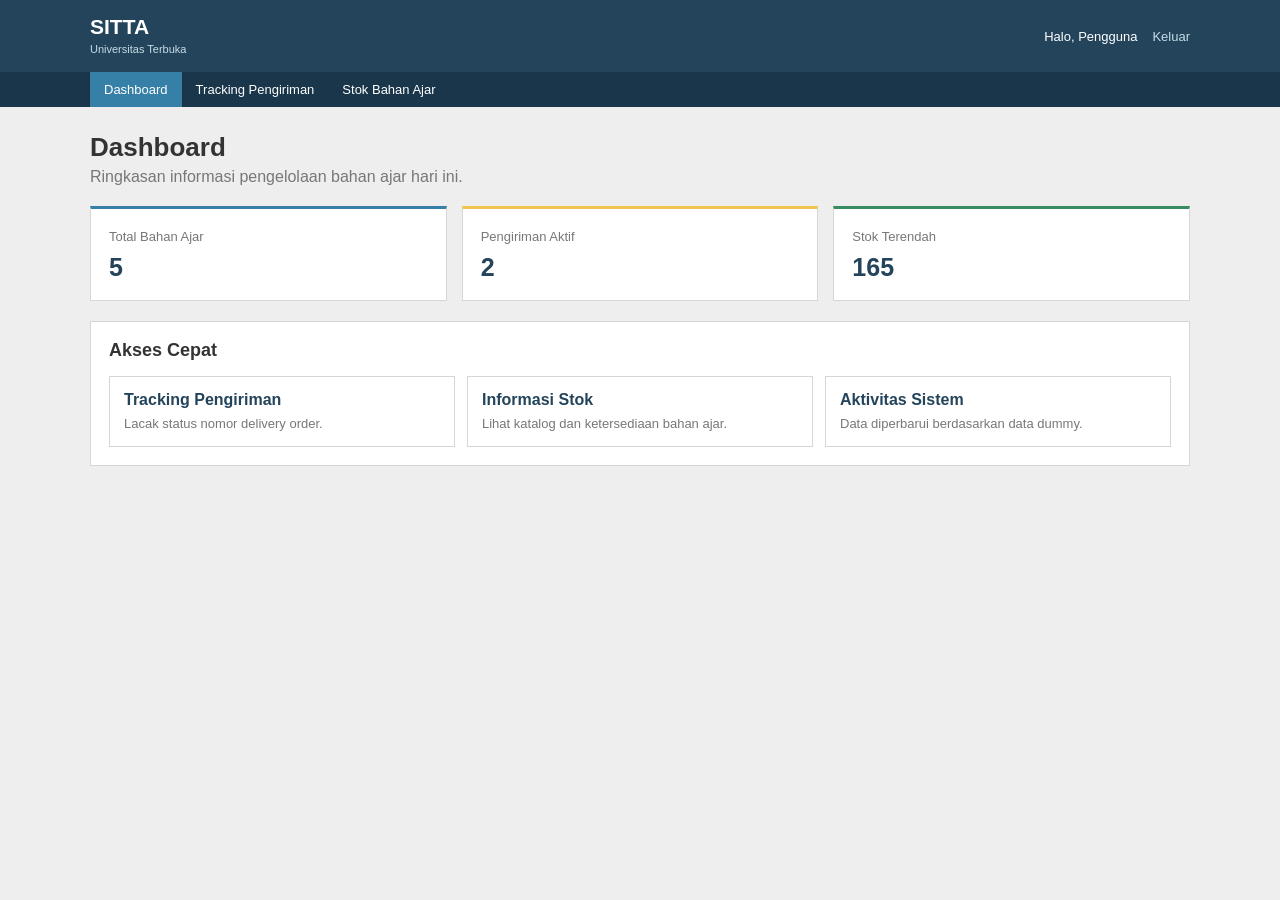
==== dashboard.html @ db1a0464 "Membuat website SITTA tugas praktik 1" ====
<!doctype html>
<html lang="id">
<head><meta charset="utf-8"><meta name="viewport" content="width=device-width, initial-scale=1"><title>Dashboard | SITTA</title><link rel="stylesheet" href="css/style.css"></head>
<body>
  <header class="site-header"><div class="header-inner"><a class="site-brand" href="dashboard.html"><strong>SITTA</strong><span>Universitas Terbuka</span></a><div class="user-menu"><span id="userGreeting">Halo, Pengguna</span><a href="index.html" id="logoutLink">Keluar</a></div></div></header>
  <nav class="nav"><div class="nav-inner"><a class="active" href="dashboard.html">Dashboard</a><a href="tracking.html">Tracking Pengiriman</a><a href="stok.html">Stok Bahan Ajar</a></div></nav>
  <main class="main"><div class="page-heading"><h1>Dashboard</h1><p>Ringkasan informasi pengelolaan bahan ajar hari ini.</p></div>
    <section class="stats"><article class="stat-card"><span>Total Bahan Ajar</span><strong id="totalBooks">-</strong></article><article class="stat-card"><span>Pengiriman Aktif</span><strong id="activeShipments">-</strong></article><article class="stat-card"><span>Stok Terendah</span><strong id="lowestStock">-</strong></article></section>
    <section class="panel"><h2>Akses Cepat</h2><div class="quick-links"><a class="quick-link" href="tracking.html"><strong>Tracking Pengiriman</strong><span>Lacak status nomor delivery order.</span></a><a class="quick-link" href="stok.html"><strong>Informasi Stok</strong><span>Lihat katalog dan ketersediaan bahan ajar.</span></a><a class="quick-link" href="dashboard.html"><strong>Aktivitas Sistem</strong><span>Data diperbarui berdasarkan data dummy.</span></a></div></section>
  </main>
  <script src="js/data.js"></script><script src="js/script.js"></script>
</body>
</html>
---- css/style.css ----
:root {
  --navy: #24445b;
  --blue: #367fa6;
  --gold: #f0c34e;
  --ink: #333;
  --muted: #777;
  --line: #d6d6d6;
  --soft: #f1f1f1;
  --success: #398b61;
  --danger: #b74343;
  font-family: Arial, Helvetica, sans-serif;
}

* { box-sizing: border-box; }
body { margin: 0; color: var(--ink); background: #eee; }
a { color: inherit; text-decoration: none; }
button, input, select { font: inherit; }

.login-page { min-height: 100vh; display: grid; place-items: center; padding: 20px; }
.login-card { width: min(390px, 100%); padding: 30px; background: #fff; border: 1px solid var(--line); }
.brand-mark { margin-bottom: 25px; text-align: center; }
.brand-mark strong { display: block; color: var(--navy); font-size: 24px; }
.brand-mark span { color: var(--muted); font-size: 11px; }
.login-card h1 { margin: 0 0 8px; text-align: center; font-size: 24px; }
.subtitle { margin: 0 0 25px; color: var(--muted); text-align: center; }
.field { display: block; margin-bottom: 15px; }
.field span { display: block; margin-bottom: 6px; color: var(--muted); font-size: 13px; }
.field input, .search-form input, .search-form select { width: 100%; padding: 10px; border: 1px solid var(--line); border-radius: 2px; background: #fff; }
.login-actions { display: flex; justify-content: flex-end; margin: -3px 0 18px; }
.button { display: inline-flex; justify-content: center; align-items: center; border: 0; border-radius: 2px; padding: 11px 16px; color: #fff; background: var(--blue); cursor: pointer; }
.button.gold { color: #333; background: var(--gold); }
.button.full { width: 100%; }
.text-link { color: var(--blue); font-size: 13px; }
.login-footer { margin: 20px 0 0; color: var(--muted); text-align: center; font-size: 13px; }
.message { min-height: 18px; margin: 10px 0 0; color: var(--danger); text-align: center; font-size: 13px; }

.site-header { color: #fff; background: var(--navy); }
.header-inner, .nav-inner, .main { width: min(1100px, calc(100% - 36px)); margin: auto; }
.header-inner { display: flex; justify-content: space-between; align-items: center; padding: 15px 0; }
.site-brand strong { display: block; font-size: 21px; }
.site-brand span { color: #c5dce7; font-size: 11px; }
.user-menu { display: flex; gap: 15px; font-size: 13px; }
.user-menu a { color: #c5dce7; }
.nav { background: #19364a; }
.nav-inner { display: flex; overflow-x: auto; }
.nav a { padding: 10px 14px; color: #fff; font-size: 13px; white-space: nowrap; }
.nav a.active, .nav a:hover { background: var(--blue); }

.main { margin-top: 25px; margin-bottom: 40px; }
.page-heading { margin-bottom: 20px; }
.page-heading h1 { margin: 0 0 5px; font-size: 26px; }
.page-heading p { margin: 0; color: var(--muted); }
.stats { display: grid; grid-template-columns: repeat(3, 1fr); gap: 15px; margin-bottom: 20px; }
.stat-card, .panel { padding: 18px; background: #fff; border: 1px solid var(--line); }
.stat-card { border-top: 3px solid var(--blue); }
.stat-card:nth-child(2) { border-top-color: var(--gold); }
.stat-card:nth-child(3) { border-top-color: var(--success); }
.stat-card span { color: var(--muted); font-size: 13px; }
.stat-card strong { display: block; margin-top: 8px; color: var(--navy); font-size: 25px; }
.panel h2 { margin: 0 0 15px; font-size: 18px; }
.quick-links { display: grid; grid-template-columns: repeat(3, 1fr); gap: 12px; }
.quick-link { padding: 14px; border: 1px solid var(--line); background: #fff; }
.quick-link strong { display: block; margin-bottom: 5px; color: var(--navy); }
.quick-link span { color: var(--muted); font-size: 13px; }

.search-form { display: grid; grid-template-columns: 1fr 1fr auto; gap: 10px; margin-bottom: 18px; }
.result-card { display: grid; grid-template-columns: 100px 1fr; gap: 18px; margin-bottom: 12px; }
.book-cover { width: 100px; height: 135px; object-fit: cover; border: 1px solid var(--line); }
.book-info h2 { margin: 0 0 10px; color: var(--navy); font-size: 20px; }
.book-meta { display: grid; grid-template-columns: repeat(2, 1fr); gap: 8px; margin: 0; }
.book-meta div, .tracking-details div { padding: 9px; background: var(--soft); }
.book-meta dt, .tracking-details span { color: var(--muted); font-size: 11px; }
.book-meta dd { margin: 4px 0 0; font-weight: bold; }

.tracking-result { display: none; }
.tracking-result.visible { display: block; margin-top: 18px; }
.tracking-header { display: flex; justify-content: space-between; padding-bottom: 15px; border-bottom: 1px solid var(--line); }
.tracking-header h2 { margin-bottom: 7px; }
.badge { display: inline-block; height: fit-content; padding: 6px 10px; color: #fff; background: var(--success); font-size: 12px; }
.tracking-details { display: grid; grid-template-columns: repeat(4, 1fr); gap: 10px; margin: 18px 0; }
.tracking-details span, .tracking-details strong { display: block; }
.tracking-details strong { margin-top: 4px; font-size: 14px; }
.timeline { margin: 18px 0 0; padding: 0 0 0 25px; border-left: 2px solid #b9d1dc; list-style: none; }
.timeline li { position: relative; padding-bottom: 18px; }
.timeline li::before { content: ""; position: absolute; left: -31px; top: 0; width: 9px; height: 9px; border: 2px solid var(--blue); border-radius: 50%; background: #fff; }
.timeline time { display: block; margin-bottom: 4px; color: var(--blue); font-size: 12px; }
.timeline p { margin: 0; font-size: 14px; }
.empty-state { color: var(--muted); text-align: center; }

@media (max-width: 700px) {
  .header-inner { align-items: flex-start; flex-direction: column; gap: 10px; }
  .user-menu { width: 100%; justify-content: space-between; }
  .stats, .quick-links, .tracking-details, .search-form { grid-template-columns: 1fr; }
  .result-card { grid-template-columns: 1fr; }
  .book-cover { width: 100%; height: 190px; }
  .tracking-header { flex-direction: column; gap: 10px; }
}
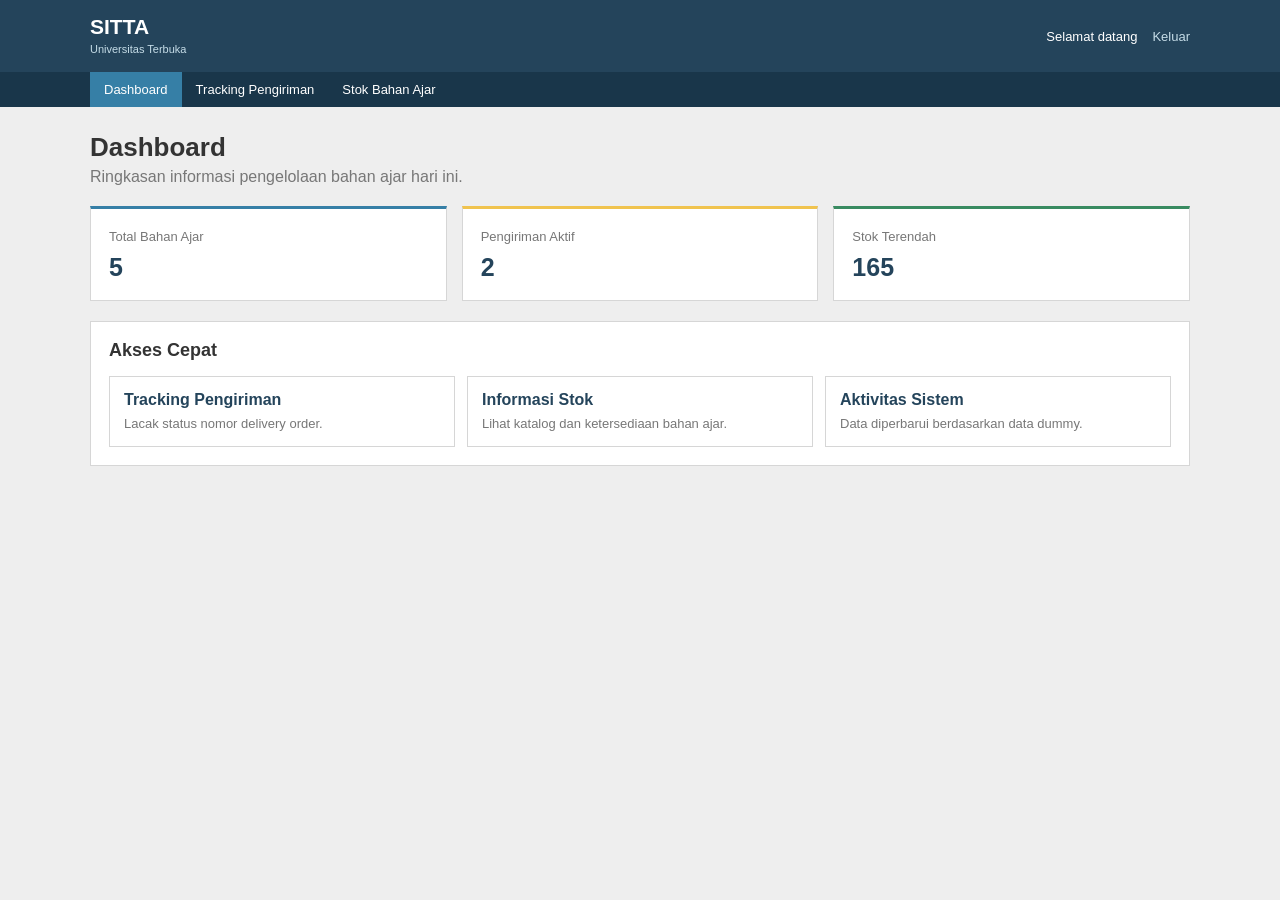
==== commit a7448777: "Menambahkan greeting waktu dan fitur tambah stok" ====
--- a/dashboard.html
+++ b/dashboard.html
@@ -2,7 +2,7 @@
 <html lang="id">
 <head><meta charset="utf-8"><meta name="viewport" content="width=device-width, initial-scale=1"><title>Dashboard | SITTA</title><link rel="stylesheet" href="css/style.css"></head>
 <body>
-  <header class="site-header"><div class="header-inner"><a class="site-brand" href="dashboard.html"><strong>SITTA</strong><span>Universitas Terbuka</span></a><div class="user-menu"><span id="userGreeting">Halo, Pengguna</span><a href="index.html" id="logoutLink">Keluar</a></div></div></header>
+  <header class="site-header"><div class="header-inner"><a class="site-brand" href="dashboard.html"><strong>SITTA</strong><span>Universitas Terbuka</span></a><div class="user-menu"><span id="userGreeting">Selamat datang</span><a href="index.html" id="logoutLink">Keluar</a></div></div></header>
   <nav class="nav"><div class="nav-inner"><a class="active" href="dashboard.html">Dashboard</a><a href="tracking.html">Tracking Pengiriman</a><a href="stok.html">Stok Bahan Ajar</a></div></nav>
   <main class="main"><div class="page-heading"><h1>Dashboard</h1><p>Ringkasan informasi pengelolaan bahan ajar hari ini.</p></div>
     <section class="stats"><article class="stat-card"><span>Total Bahan Ajar</span><strong id="totalBooks">-</strong></article><article class="stat-card"><span>Pengiriman Aktif</span><strong id="activeShipments">-</strong></article><article class="stat-card"><span>Stok Terendah</span><strong id="lowestStock">-</strong></article></section>
--- a/css/style.css
+++ b/css/style.css
@@ -64,6 +64,9 @@
 .quick-link span { color: var(--muted); font-size: 13px; }
 
 .search-form { display: grid; grid-template-columns: 1fr 1fr auto; gap: 10px; margin-bottom: 18px; }
+.add-stock-panel { margin-top: 18px; }
+.add-stock-form { display: grid; grid-template-columns: 1fr 1.5fr 1fr 1fr auto; gap: 10px; }
+.add-stock-form input { width: 100%; padding: 10px; border: 1px solid var(--line); border-radius: 2px; }
 .result-card { display: grid; grid-template-columns: 100px 1fr; gap: 18px; margin-bottom: 12px; }
 .book-cover { width: 100px; height: 135px; object-fit: cover; border: 1px solid var(--line); }
 .book-info h2 { margin: 0 0 10px; color: var(--navy); font-size: 20px; }
@@ -90,7 +93,7 @@
 @media (max-width: 700px) {
   .header-inner { align-items: flex-start; flex-direction: column; gap: 10px; }
   .user-menu { width: 100%; justify-content: space-between; }
-  .stats, .quick-links, .tracking-details, .search-form { grid-template-columns: 1fr; }
+  .stats, .quick-links, .tracking-details, .search-form, .add-stock-form { grid-template-columns: 1fr; }
   .result-card { grid-template-columns: 1fr; }
   .book-cover { width: 100%; height: 190px; }
   .tracking-header { flex-direction: column; gap: 10px; }
